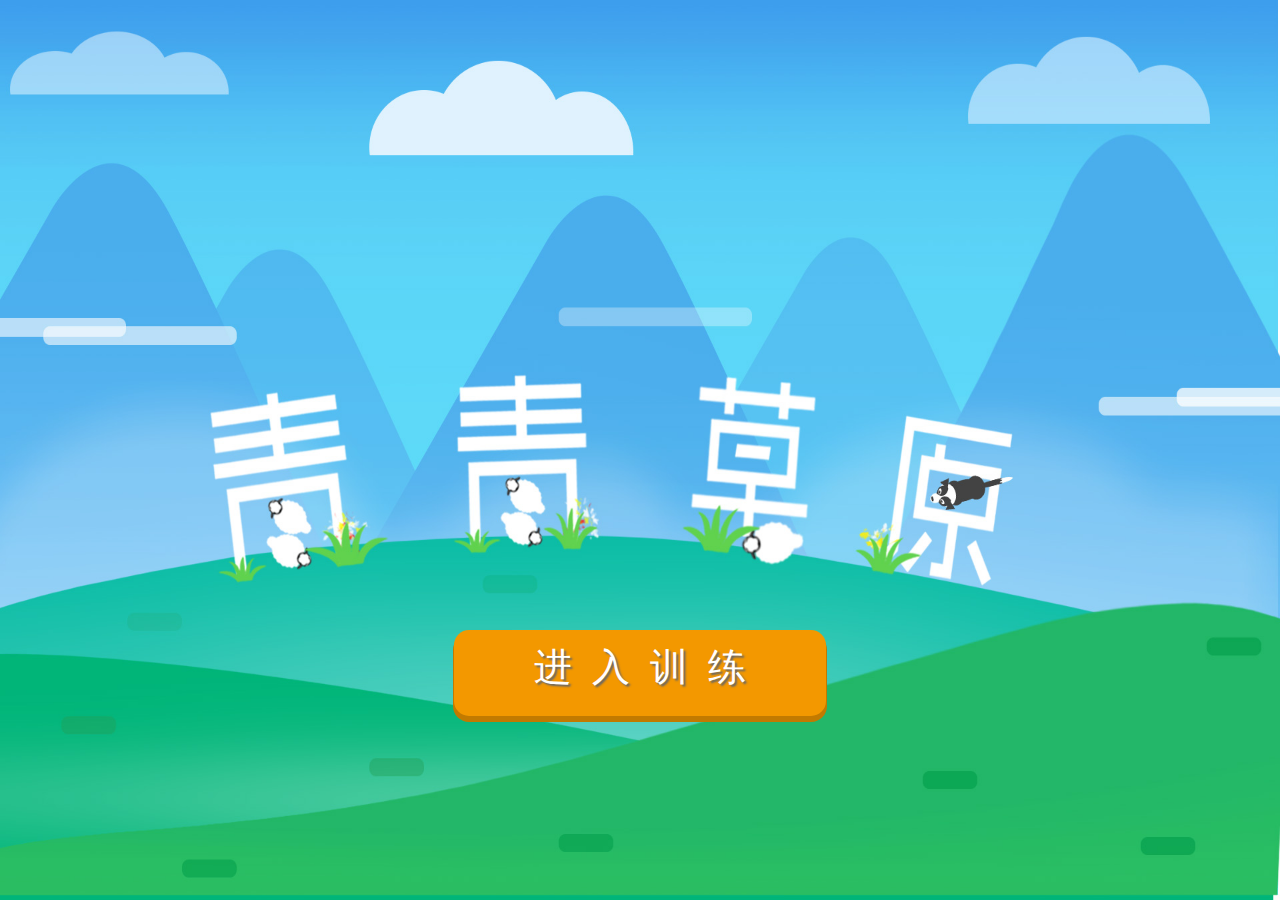
==== index.html @ 8522a555 "提交页面" ====
﻿<!DOCTYPE html>
<html lang="en">
<head>
    <meta charset="UTF-8">
    <meta http-equiv="Content-Type" content="text/html; charset=utf-8"/>
    <meta http-equiv="X-UA-Compatible" content="IE=edge"/>
    <meta name="apple-mobile-web-app-capable" content="yes"/>
    <meta name="apple-touch-fullscreen" content="yes"/>
    <meta name="format-detection" content="telephone=no"/>
    <meta name="apple-mobile-web-app-status-bar-style" content="black"/>
    <meta name="format-detection" content="telephone=no"/>
    <meta name="msapplication-tap-highlight" content="no"/>
    <meta name="viewport" content="initial-scale=1,maximum-scale=1,minimum-scale=1,user-scalable=no"/>
    <title>青春草原 </title>
    <link rel="stylesheet" href="css/style.css">

    <script src="javascript/jquery-2.1.3.js"></script>


</head>
<body>
<div class="screen screen1" id="screen1" style="display: block">
    <div class="button-box button-pos-a">
        <p class="button" id="goScreen2">进入训练</p>
    </div>
</div>
<div class="screen" id="screen2">
    <div class="box-bg">
        青青草原上的羊有好多啊！为了管理羊群，你驯养了一只牧羊犬。你让牧羊犬走在羊群中间，羊群都比较调皮，往哪边跑的都有。你要在屏幕上划出牧羊犬的方向，羊群才会跟着他走。
    </div>
    <div class="process">
        <div class="process-bar" style="width: 0" data-per="0" id="process"></div>
    </div>

</div>
<div class="screen" id="screenPart" >
    <div class="part-btn top-left" id="out"></div>
    <div class="part-btn top-right" id="help"></div>
    <div class="part-btn bottom-right" id="stop"></div>
    <ul class="part-text">
        <li>
            <div class="process-icon" id="subPro"><i></i><i></i><i></i><i></i></div>
            <p class="max" id="level">0</p>
            <p class="max"></p></li>
        <li>得分 <span id="score">0</span></li>
        <li>时间 <span id="time">45</span> 秒</li>
    </ul>
    <div id="movePart">
        <div class="part">
            <ul class="part-list" id="zoo">
            </ul>
        </div>
    </div>
</div>

<div class="screen" id="helpBox" >
    <div class="icon-arrow img-box left">
        <img src="img/iconleft.png"/></div>
    <div class="icon-arrow img-box right">
        <img src="img/iconright.png"/></div>
    <ul class="spot" id="spot">
        <li class="img-box active"><img src="img/icon2.png"/></li>
        <li class="img-box"><img src="img/icon2.png"/></li>
        <li class="img-box"><img src="img/icon2.png"/></li>
    </ul>
    <ul class="help-list">
        <li class="help1"></li>
        <li class="help2"></li>
        <li class="help3"></li>
    </ul>
</div>
<div id="sureBox" class="sure-box">

    <div class="sure-main">
        <h3>确认退出吗？</h3>

        <div class="button-box button-box-s">
            <p class="button button2" id="cancelOut">取 消</p>
            <p class="button" data-role="out">确 定</p>
        </div>
    </div>

</div>


<div id="stopBox" class="stop-box">
    <div id="continue" class="continue">

        <img src="img/continue.png"/></div>
    <div class="out" data-role="out"><img src="img/out.png"/></div>
</div>

<div class="screen" id="overBox">

    <div class="box-bg">
        <h2>牧羊犬</h2>
        <div class="over-text over-text1"><span>得&nbsp;&nbsp;&nbsp;&nbsp;分 </span><i id="getScore">0</i></div>
        <div class="over-text over-text2"><span>判断次数 </span><i id="getNum">0</i></div>
        <div class="over-text over-text2"><span>正&nbsp;  确&nbsp;  率 </span><i id="getPerc">0%</i></div>
    </div>

    <div class="button-box">
        <p class="button">确 定</p>
    </div>
</div>

<script src="javascript/gameView.js"></script>

<script>
    var screenH = $(document).height()

    $('.button').css({'font-size': screenH / 24})
    $('.box-bg').css({'font-size': screenH / 24})
    $('.box-bg h2').css({'font-size': screenH / 12})
    $('.sure-main h3').css({'font-size': screenH / 20})
    $('.sure-main .button').css({'font-size': screenH / 30})
    $('.box-bg .over-text1').css({'font-size': screenH / 18})
    $('.box-bg .over-text2').css({'font-size': screenH / 24})
    $('.part-btn').css({'width': screenH / 6, 'height': screenH / 6})
    $('.part-text').css({'height': screenH / 9, 'right': screenH / 6, 'font-size': screenH / 28})
    $('.help-list li').css('width', $(document).width())

</script>
</body>
</html>
---- css/style.css ----
﻿
* {
    margin: 0;
    padding: 0;
    box-sizing: border-box;
    list-style: none;
    color: #084004;
    font-style: normal;
}

body, html {
    width: 100%;
    height: 100%;
    overflow: hidden;
    background: url("../img/bg2.jpg") center no-repeat;
    background-size: 100% 100%;

}

.img-box img {
    display: block;
    width: 100%;
}

img {
    vertical-align: middle
}

.screen {
    position: absolute;
    display: none;
    top: 0;
    left: 0;
    width: 100%;
    height: 100%;
    overflow: hidden;
}

.screen1 {
    background: url("../img/bg1.jpg") center no-repeat;
    background-size: 100% 100%;
}

.science {
    background: url("../img/science.jpg") center no-repeat;
    background-size: 100% 100%;
}

/* 按钮样式 */
.button-box {
    position: relative;
    z-index: 1;
    width: 100%;
    height: 9.5%;
    text-align: center;
}

.button {
    display: inline-block;
    height: 100%;
    background: #f39800;
    color: #fff;
    padding: 0 60px;
    text-shadow: 2px 2px 2px #666;
    letter-spacing: 20px;
    text-indent: 20px;
    border-radius: 15px;
    box-shadow: 0 5px 0px 1px #c27a00;
    line-height: 200%;
}

.button2 {
    background: #aaa;
    box-shadow: 0 5px 0px 1px #999;
}

.button-box-s .button {
    margin: 0 3%;
}

/*按钮位置1*/
.button-pos-a {
    position: absolute;
    top: 70%;
    left: 0;
}

/* 文字说明 */
.box-bg {
    position: relative;
    z-index: 1;
    width: 70%;
    padding: 2.5% 5%;
    margin: 12% auto 4% auto;
    background: rgba(255, 255, 255, 0.2);
    border-radius: 20px;
    color: #fff;
    line-height: 200%;
}

.box-bg h2 {
    text-align: center;
    letter-spacing: 5px;
    font-weight: lighter;
    color: #1f8017;
}

/*进度条*/
.process {
    position: relative;
    width: 75%;
    height: 70px;
    margin: 0 auto;
    background: #e3ffe1;
    border-radius: 33px;
    box-shadow: 0 8px 10px -3px #63ac5e inset;
    border: solid 2px #e3ffe1;
}

.process:after {
    position: absolute;
    display: block;
    top: 0;
    left: 0;
    z-index: 1;
    width: 100%;
    height: 100%;
    border-radius: 33px;
    box-shadow: 0 5px 3px 3px #157f3d;
    content: '';
}

.process-bar {
    position: absolute;
    display: block;
    bottom: 8%;
    left: 0.5%;
    z-index: 2;
    height: 80%;
    border-radius: 33px;
    background: url("../img/process.jpg") 0 0 repeat-x;
    background-size: auto 100%;
}

.process-bar:after {
    position: absolute;
    right: -70px;
    top: -70px;
    width: 210px;
    height: 210px;
    line-height: 210px;
    font-size: 40px;
    text-indent: 55px;
    background: url("../img/sheep-icon.png") 0 0 no-repeat;
    background-size: 100% 100%;
    content: attr(data-per);
}

/*** 游戏结束 ***/
#overBox:after {
    position: absolute;
    top: 0;
    left: 0;
    z-index: 0;
    width: 100%;
    height: 100%;
    background: rgba(14, 78, 9, 0.4);
    content: '';
}

#overBox .box-bg {
    background: rgba(255, 255, 255, 0.7);
}

#overBox .over-text {
    width: 60%;
    margin: 6% auto 5% auto;
    line-height: 120%;
}

#overBox .over-text:after {
    clear: both;
    display: block;
    content: '';
}

#overBox .over-text span {
    display: block;
    float: left;
}

#overBox .over-text i {
    display: block;
    float: right;
}

/** 游戏暂停 **/
.stop-box {
    position: fixed;
    left: 0;
    top: 0;
    display: none;
    z-index: 10;
    width: 100%;
    height: 100%;
    background: rgba(14, 78, 9, 0.8);

}

.stop-box img {
    display: block;
    width: 100%;
}

.continue {
    width: 12%;
    margin: 15% auto 2% auto;
}

.out {
    width: 7%;
    margin: 0 auto;
}

/**确认退出**/
.sure-box {
    position: fixed;
    left: 0;
    top: 0;
    display: none;
    z-index: 10;
    width: 100%;
    height: 100%;
    background: rgba(14, 78, 9, 0.8);
}

.sure-main {
    position: relative;
    z-index: 1;
    width: 50%;
    padding: 3% 5% 5% 5%;
    margin: 20% auto 4% auto;
    background: rgba(255, 255, 255, 0.6);
    border-radius: 20px;
    color: #fff;

}

.sure-main h3 {
    text-align: center;
    letter-spacing: 5px;
    font-weight: lighter;
    color: #1f8017;
    line-height: 300%;
}

.sure-main .button-box {
    height: 5%
}

.sure-main .button {
    padding: 0 50px;
    line-height: 90px;
}

/**帮助画面**/
.icon-arrow {
    position: absolute;
    top: 45%;

    z-index: 100;
    width: 70px;
}

.icon-arrow.left {
    left: 30px;
}

.icon-arrow.right {
    right: 30px;
}

.spot {
    position: absolute;
    bottom: 5%;
    left: 0;
    z-index: 100;
    width: 100%;
    text-align: center;
}

.spot li {
    display: inline-block;
    width: 30px;
    margin: 0 10px;
    opacity: .5;
}

.spot li.active {
    opacity: 1;
}

.help-list {
    position: absolute;
    top: 0;
    left: 0;
    height: 100%;
    width: 300%;
    transition: all .5s;
}

.help-list li {
    display: block;
    float: left;
    height: 100%;
    background-size: 100% 100%;
    background-repeat: no-repeat;
    background-position: center;
}

.help1 {
    background-image: url("../img/help1.jpg");
}

.help2 {
    background-image: url("../img/help2.jpg");
}

.help3 {
    background-image: url("../img/help3.jpg");
}

/*****************  游戏区按钮 *****************/
.part-btn {
    position: absolute;
    z-index: 5;
    background-color: rgba(255, 255, 255, 0.7);
    border-radius: 20px;
    box-shadow: 0 5px 5px -1px #157f3d;
    background-size: 60% 60%;
    background-repeat: no-repeat;
    background-position: center;

}

.top-left {
    top: -20px;
    left: -20px;
    background-image: url("../img/stop2.png");
}

.top-right {
    top: -20px;
    right: -20px;
    background-image: url("../img/help.png");
}

.bottom-right {
    bottom: -20px;
    right: -20px;
    background-image: url("../img/stop1.png");
}

.part-text {
    position: absolute;
    z-index: 1;
    top: -20px;
    width: 90%;

}

.part-text li {
    display: block;
    float: right;
    margin-right: 2%;
    height: 100%;
    padding: 2.5% 1.5% 0 1.5%;
    background-color: rgba(255, 255, 255, 0.6);
    border-radius: 20px;
    box-shadow: 0 5px 5px -1px #157f3d;
    font-weight: bold;
    color: #1f8017;

}

.part-text li span {
    padding-left: 5px;
    color: #1f8017;
}

.part-text li .process-icon {
    width: 200px;
    height: 100%;
    margin-right: 5px;
    float: left;
}

.part-text li .process-icon i {
    display: block;
    float: left;
    width: 50px;
    height: 100%;
    background: url("../img/icon1s.png") center 10px no-repeat;
    background-size: 70%;
}

.part-text li .process-icon i.active {
    background: url("../img/icon1.png") center 10px no-repeat;
    background-size: 70%;
}

.part-text li p.max {
    display: block;
    float: left;
    color: #1f8017;
}

/** 羊与狗 **/
#movePart {
    position: relative;
    width: 100%;
    height: 70%;
    margin-top: 10%;
}

.part {
    position: absolute;
    width: 80%;
    height: 90%;
    top: 10%;
    left: 10%;
}

.part-list {
    position: relative;
    width: 100%;
    height: 100%;
}

.part-list li {
    display: block;
    background-repeat: no-repeat;
    background-position: center;
}

.part-list li.st {

    background-image: url("../img/st.png");

}

.part-list li.sr {
    background-image: url("../img/sr.png");

}

.part-list li.sb {
    background-image: url("../img/sb.png");

}

.part-list li.sl {
    background-image: url("../img/sl.png");

}

.part-list li.dt {
    background-image: url("../img/dt.png");
}

.part-list li.dr {
    background-image: url("../img/dr.png");

}

.part-list li.db {
    background-image: url("../img/db.png");

}

.part-list li.dl {
    background-image: url("../img/dl.png");

}

.part-list li.st, .part-list li.sb {
    background-size: auto 90%;
}

.part-list li.sl, .part-list li.sr {
    background-size: 90% auto;
}

.part-list li.dt, .part-list li.db {
    background-size: auto 100%;
}

.part-list li.dl, .part-list li.dr {
    background-size: 100% auto;
}

/** part-list1  一字形排列  **/
.part-list1 {
    padding-top: 15%;
    box-sizing: border-box;
}

.part-list1 li {
    float: left;
}

.part-list1 li.dt, .part-list1 li.db {
    margin-top: -15px;
    height: 65%;
    background-size: auto 100%;
}

.part-list1 li.dl, .part-list1 li.dr {
    background-size: 100% auto;
}

/** part-list2  左上右下排列  **/
.part-list2 li {
    position: absolute;
}

.part-list2 li:nth-child(1) {
    top: 10%;
    left: 5%;
}

.part-list2 li:nth-child(2) {
    top: 20%;
    left: 24%;
}

.part-list2 li:nth-child(3) {
    top: 30%;
    left: 40%;
}

.part-list2 li:nth-child(4) {
    top: 40%;
    right: 24%;
}

.part-list2 li:nth-child(5) {
    top: 50%;
    right: 5%;
}
/** part-list3  右上左下排列  **/
.part-list3 li {
    position: absolute;

}


.part-list3 li:nth-child(1) {
    top: 10%;
    right: 0;
}

.part-list3 li:nth-child(2) {
    top: 20%;
    right: 20%;
}

.part-list3 li:nth-child(3) {
    top: 30%;
    right: 40%;
}

.part-list3 li:nth-child(4) {
    top: 40%;
    right: 60%;
}

.part-list3 li:nth-child(5) {
    top: 50%;
    right: 80%;
}

/** part-list4  箭头向左排列  **/

.part-list4 li {
    position: absolute;

}


.part-list4 li:nth-child(1) {
    top: -5%;
    left: 15%;
}

.part-list4 li:nth-child(2) {
    top: 8%;
    left: 35%;
}

.part-list4 li:nth-child(3) {
    top: 30%;
    left: 55%;
}

.part-list4 li:nth-child(4) {
    bottom: 8%;
    left: 35%;
}

.part-list4 li:nth-child(5) {
    bottom: -5%;
    left: 15%;
}

/** part-list5  箭头向右排列  **/

.part-list5 li {
    position: absolute;

}


.part-list5 li:nth-child(1) {
    top: 0%;
    right: 15%;
}

.part-list5 li:nth-child(2) {
    top: 10%;
    right: 35%;
}

.part-list5 li:nth-child(3) {
    top: 30%;
    right:55%;
}

.part-list5 li:nth-child(4) {
    bottom: 10%;
    right: 35%;
}

.part-list5 li:nth-child(5) {
    bottom: 0%;
    right: 15%;
}

/** part-list6  箭头向上排列  **/
.part-list6 li {
    position: absolute;

}

.part-list6 li:nth-child(1) {
    bottom: 10%;
    left: 5%;
}

.part-list6 li:nth-child(2) {
    bottom: 25%;
    left: 25%;
}

.part-list6 li:nth-child(3) {
    top: 10%;
    left: 40%;
}

.part-list6 li:nth-child(4) {
    bottom: 25%;
    right: 25%;
}

.part-list6 li:nth-child(5) {
    bottom: 10%;
    right: 5%;
}

/** part-list7  箭头向下排列  **/
.part-list7 {
    margin-top: 5%;
}

.part-list7 li {
    position: absolute;

}


.part-list7 li:nth-child(1) {
    top: 0;
    left: 5%;
}

.part-list7 li:nth-child(2) {
    top: 20%;
    left: 25%;
}

.part-list7 li:nth-child(3) {
    bottom: 20%;
    left: 40%;
}

.part-list7 li:nth-child(4) {
    top: 20%;
    right: 25%;
}

.part-list7 li:nth-child(5) {
    top: 0;
    right: 5%;
}
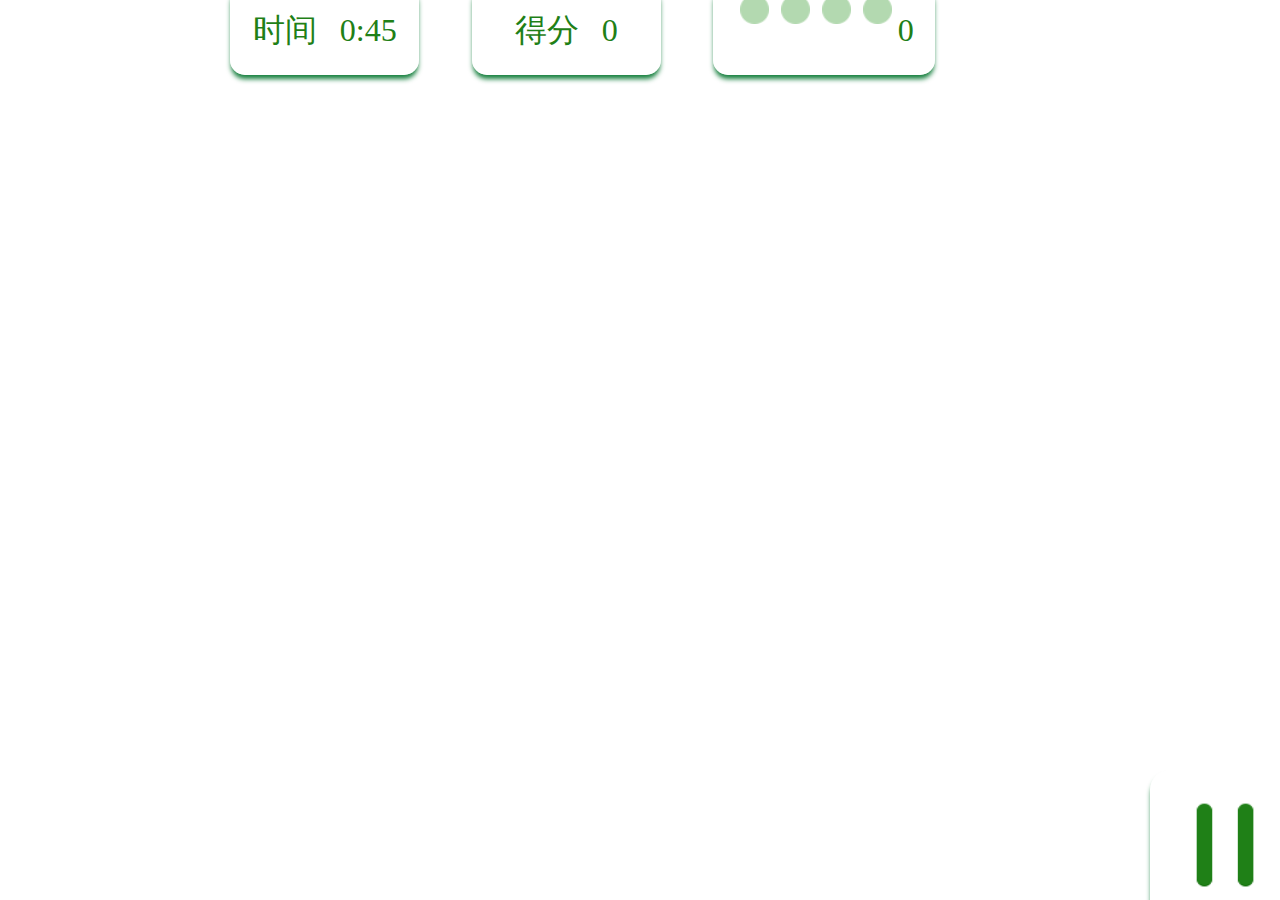
==== commit dc6851de: "tijiao" ====
--- a/index.html
+++ b/index.html
@@ -19,31 +19,38 @@
 
 </head>
 <body>
-<div class="screen screen1" id="screen1" style="display: block">
-    <div class="button-box button-pos-a">
-        <p class="button" id="goScreen2">进入训练</p>
+<div class="screen screen1" id="screen1" style="display:none ">
+    <div class="out-but" id="out"><img src="img/out.png"/></div>
+    <div class="button-box">
+        <img src="img/button1.png" id="goScreen2"/>
     </div>
 </div>
-<div class="screen" id="screen2">
-    <div class="box-bg">
-        青青草原上的羊有好多啊！为了管理羊群，你驯养了一只牧羊犬。你让牧羊犬走在羊群中间，羊群都比较调皮，往哪边跑的都有。你要在屏幕上划出牧羊犬的方向，羊群才会跟着他走。
-    </div>
-    <div class="process">
-        <div class="process-bar" style="width: 0" data-per="0" id="process"></div>
+<div class="screen " id="screen2">
+    <div class="science">
+        <div class="process">
+            <div class="process-bar" style="width: 0" data-per="0" id="process">
+                <p></p>
+            </div>
+        </div>
+        <div class="button-box">
+            <img src="img/button1.png" id="goScreen3" style="display: none"/>
+        </div>
     </div>
 
 </div>
-<div class="screen" id="screenPart" >
-    <div class="part-btn top-left" id="out"></div>
-    <div class="part-btn top-right" id="help"></div>
+<div class="screen" id="screenPart" style="display: block">
+
+    <!--<div id="help"></div>-->
     <div class="part-btn bottom-right" id="stop"></div>
     <ul class="part-text">
+        <li><i>时间</i> 0:<span id="time">45</span></li>
+        <li><i>得分</i> <span id="score">0</span></li>
         <li>
             <div class="process-icon" id="subPro"><i></i><i></i><i></i><i></i></div>
             <p class="max" id="level">0</p>
             <p class="max"></p></li>
-        <li>得分 <span id="score">0</span></li>
-        <li>时间 <span id="time">45</span> 秒</li>
+
+
     </ul>
     <div id="movePart">
         <div class="part">
@@ -53,7 +60,7 @@
     </div>
 </div>
 
-<div class="screen" id="helpBox" >
+<div class="screen" id="helpBox">
     <div class="icon-arrow img-box left">
         <img src="img/iconleft.png"/></div>
     <div class="icon-arrow img-box right">
@@ -109,15 +116,27 @@
 <script>
     var screenH = $(document).height()
 
-    $('.button').css({'font-size': screenH / 24})
+    $('.button-box').css({'height': screenH / 12})
+    $('.process').css({'height': screenH / 20})
+    $('.process-bar p').css({
+        'height': screenH / 8,
+        'line-height': screenH / 9 + 'px',
+        'width': screenH / 8,
+        'top': -screenH / 20,
+        'right': -screenH / 16,
+        'font-size': screenH / 32
+    })
+    $('.part-btn').css({'width': screenH / 6, 'height': screenH / 6})
+    $('.part-text').css({'height': screenH / 10, 'line-height': screenH / 10 + 'px', 'font-size': screenH / 28})
+    $('.process-icon i').css({'width': screenH / 22, 'height': screenH / 22})
+
     $('.box-bg').css({'font-size': screenH / 24})
     $('.box-bg h2').css({'font-size': screenH / 12})
     $('.sure-main h3').css({'font-size': screenH / 20})
     $('.sure-main .button').css({'font-size': screenH / 30})
     $('.box-bg .over-text1').css({'font-size': screenH / 18})
     $('.box-bg .over-text2').css({'font-size': screenH / 24})
-    $('.part-btn').css({'width': screenH / 6, 'height': screenH / 6})
-    $('.part-text').css({'height': screenH / 9, 'right': screenH / 6, 'font-size': screenH / 28})
+
     $('.help-list li').css('width', $(document).width())
 
 </script>
--- a/css/style.css
+++ b/css/style.css
@@ -12,7 +12,7 @@
     width: 100%;
     height: 100%;
     overflow: hidden;
-    background: url("../img/bg2.jpg") center no-repeat;
+    background: url("../img/bg2.png") center no-repeat;
     background-size: 100% 100%;
 
 }
@@ -41,18 +41,92 @@
     background-size: 100% 100%;
 }
 
+.out-but {
+    position: absolute;
+    top: 2%;
+    left: 1%;
+    width: 8%;
+
+}
+
+.out-but img {
+    display: block;
+    width: 100%;
+}
+
 .science {
-    background: url("../img/science.jpg") center no-repeat;
+    position: relative;
+    width: 100%;
+    height: 100%;
+    background: url("../img/science.png") center 40% no-repeat;
+    background-size: 85% auto;
+}
+
+/*进度条*/
+.process {
+    position: absolute;
+    top: 75%;
+    left: 10%;
+    width: 80%;
+    height: 70px;
+    margin: 0 auto;
+    background: #e3ffe1;
+    border-radius: 33px;
+    box-shadow: 0 8px 10px -3px #63ac5e inset;
+    border: solid 2px #e3ffe1;
+}
+
+.process:after {
+    position: absolute;
+    display: block;
+    top: 0;
+    left: 0;
+    z-index: 1;
+    width: 100%;
+    height: 100%;
+    border-radius: 33px;
+    box-shadow: 0 5px 3px 3px #157f3d;
+    content: '';
+}
+
+.process-bar {
+    position: absolute;
+    display: block;
+    bottom: 8%;
+    left: 0.5%;
+    z-index: 2;
+    height: 80%;
+    border-radius: 33px;
+    background: url("../img/process.jpg") 0 0 repeat-x;
+    background-size: auto 100%;
+}
+
+.process-bar p {
+    position: absolute;
+    background: url("../img/sheep-icon.png") 0 0 no-repeat;
     background-size: 100% 100%;
+    text-align: center;
+    letter-spacing: -3px;
 }
 
 /* 按钮样式 */
 .button-box {
-    position: relative;
+    position: absolute;
+    bottom: 15%;
+    left: 0;
     z-index: 1;
     width: 100%;
-    height: 9.5%;
     text-align: center;
+}
+
+.button-box img {
+    height: 100%
+}
+
+.science .button-box {
+    bottom: 4%;
+    text-align: right;
+    padding-right: 4%;
 }
 
 .button {
@@ -105,57 +179,6 @@
     color: #1f8017;
 }
 
-/*进度条*/
-.process {
-    position: relative;
-    width: 75%;
-    height: 70px;
-    margin: 0 auto;
-    background: #e3ffe1;
-    border-radius: 33px;
-    box-shadow: 0 8px 10px -3px #63ac5e inset;
-    border: solid 2px #e3ffe1;
-}
-
-.process:after {
-    position: absolute;
-    display: block;
-    top: 0;
-    left: 0;
-    z-index: 1;
-    width: 100%;
-    height: 100%;
-    border-radius: 33px;
-    box-shadow: 0 5px 3px 3px #157f3d;
-    content: '';
-}
-
-.process-bar {
-    position: absolute;
-    display: block;
-    bottom: 8%;
-    left: 0.5%;
-    z-index: 2;
-    height: 80%;
-    border-radius: 33px;
-    background: url("../img/process.jpg") 0 0 repeat-x;
-    background-size: auto 100%;
-}
-
-.process-bar:after {
-    position: absolute;
-    right: -70px;
-    top: -70px;
-    width: 210px;
-    height: 210px;
-    line-height: 210px;
-    font-size: 40px;
-    text-indent: 55px;
-    background: url("../img/sheep-icon.png") 0 0 no-repeat;
-    background-size: 100% 100%;
-    content: attr(data-per);
-}
-
 /*** 游戏结束 ***/
 #overBox:after {
     position: absolute;
@@ -343,18 +366,6 @@
 
 }
 
-.top-left {
-    top: -20px;
-    left: -20px;
-    background-image: url("../img/stop2.png");
-}
-
-.top-right {
-    top: -20px;
-    right: -20px;
-    background-image: url("../img/help.png");
-}
-
 .bottom-right {
     bottom: -20px;
     right: -20px;
@@ -364,34 +375,39 @@
 .part-text {
     position: absolute;
     z-index: 1;
-    top: -20px;
-    width: 90%;
+    top: -15px;
+    left: 0;
+    width: 100%;
+    padding-left: 18%;
+    text-align: center;
 
 }
 
 .part-text li {
     display: block;
-    float: right;
-    margin-right: 2%;
-    height: 100%;
-    padding: 2.5% 1.5% 0 1.5%;
+    float: left;
+    margin-right: 5%;
+    height: 100%;
+    min-width: 18%;
+    padding: 0 2%;
     background-color: rgba(255, 255, 255, 0.6);
-    border-radius: 20px;
+    border-radius: 15px;
     box-shadow: 0 5px 5px -1px #157f3d;
-    font-weight: bold;
     color: #1f8017;
-
+}
+
+.part-text li > i {
+    padding-right: 15px;
+    color: #1f8017;
 }
 
 .part-text li span {
-    padding-left: 5px;
+
     color: #1f8017;
 }
 
 .part-text li .process-icon {
-    width: 200px;
-    height: 100%;
-    margin-right: 5px;
+
     float: left;
 }
 
@@ -548,12 +564,12 @@
     top: 50%;
     right: 5%;
 }
+
 /** part-list3  右上左下排列  **/
 .part-list3 li {
     position: absolute;
 
 }
-
 
 .part-list3 li:nth-child(1) {
     top: 10%;
@@ -587,7 +603,6 @@
 
 }
 
-
 .part-list4 li:nth-child(1) {
     top: -5%;
     left: 15%;
@@ -620,7 +635,6 @@
 
 }
 
-
 .part-list5 li:nth-child(1) {
     top: 0%;
     right: 15%;
@@ -633,7 +647,7 @@
 
 .part-list5 li:nth-child(3) {
     top: 30%;
-    right:55%;
+    right: 55%;
 }
 
 .part-list5 li:nth-child(4) {
@@ -686,7 +700,6 @@
     position: absolute;
 
 }
-
 
 .part-list7 li:nth-child(1) {
     top: 0;
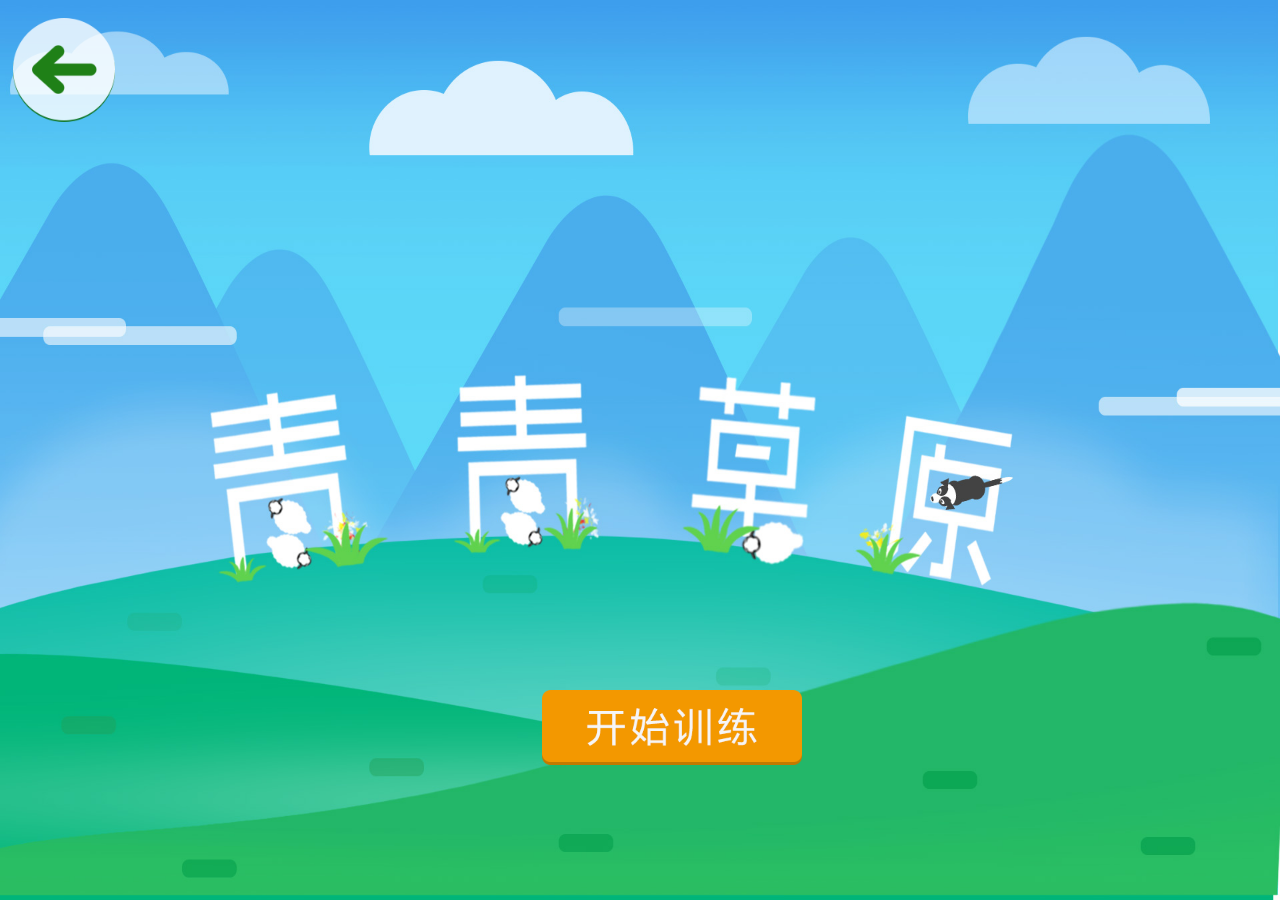
==== commit 50b97dd3: "页面修改" ====
--- a/index.html
+++ b/index.html
@@ -13,14 +13,11 @@
     <meta name="viewport" content="initial-scale=1,maximum-scale=1,minimum-scale=1,user-scalable=no"/>
     <title>青春草原 </title>
     <link rel="stylesheet" href="css/style.css">
-
     <script src="javascript/jquery-2.1.3.js"></script>
-
-
 </head>
 <body>
-<div class="screen screen1" id="screen1" style="display:none ">
-    <div class="out-but" id="out"><img src="img/out.png"/></div>
+<div class="screen screen1" id="screen1"  style="display: block">
+    <div class="out-but" data-role="confirmExit"><img src="img/out.png"/></div>
     <div class="button-box">
         <img src="img/button1.png" id="goScreen2"/>
     </div>
@@ -36,11 +33,9 @@
             <img src="img/button1.png" id="goScreen3" style="display: none"/>
         </div>
     </div>
+</div>
 
-</div>
-<div class="screen" id="screenPart" style="display: block">
-
-    <!--<div id="help"></div>-->
+<div class="screen" id="screenPart">
     <div class="part-btn bottom-right" id="stop"></div>
     <ul class="part-text">
         <li><i>时间</i> 0:<span id="time">45</span></li>
@@ -48,14 +43,12 @@
         <li>
             <div class="process-icon" id="subPro"><i></i><i></i><i></i><i></i></div>
             <p class="max" id="level">0</p>
-            <p class="max"></p></li>
-
-
+            <img src="img/flames/huomiao_0.png" class="huo-miao"/></li>
     </ul>
     <div id="movePart">
         <div class="part">
-            <ul class="part-list" id="zoo">
-            </ul>
+            <div class="part-list" id="zoo">
+            </div>
         </div>
     </div>
 </div>
@@ -76,38 +69,47 @@
         <li class="help3"></li>
     </ul>
 </div>
+
+
+<div id="introduceBox" class="introduce-box">
+    <div class="introduce-main">
+        <img src="img/text3.png"/>
+
+    </div>
+    <div class="button-box">
+        <img src="img/button5.png" id="introduceContinue"/>
+    </div>
+</div>
+
 <div id="sureBox" class="sure-box">
-
     <div class="sure-main">
-        <h3>确认退出吗？</h3>
-
-        <div class="button-box button-box-s">
-            <p class="button button2" id="cancelOut">取 消</p>
-            <p class="button" data-role="out">确 定</p>
+        <img src="img/text1.png"/>
+        <div class="button-box">
+            <img src="img/button2.png" data-role="out"/>
+            <img src="img/button3.png" id="cancelOut"/>
         </div>
     </div>
-
 </div>
 
 
 <div id="stopBox" class="stop-box">
     <div id="continue" class="continue">
-
-        <img src="img/continue.png"/></div>
-    <div class="out" data-role="out"><img src="img/out.png"/></div>
+        <img src="img/continue.png"/>
+    </div>
+    <div class="out" data-role="out"><img src="img/out2.png"/></div>
+    <div class="help" id="help"><img src="img/help.png"/></div>
 </div>
 
 <div class="screen" id="overBox">
 
-    <div class="box-bg">
-        <h2>牧羊犬</h2>
-        <div class="over-text over-text1"><span>得&nbsp;&nbsp;&nbsp;&nbsp;分 </span><i id="getScore">0</i></div>
-        <div class="over-text over-text2"><span>判断次数 </span><i id="getNum">0</i></div>
-        <div class="over-text over-text2"><span>正&nbsp;  确&nbsp;  率 </span><i id="getPerc">0%</i></div>
+    <div class="over-box">
+        <img src="img/text2.png"/>
+        <i id="getScore">0</i>
+        <i id="getNum">0</i>
+        <i id="getPerc">0%</i>
     </div>
-
     <div class="button-box">
-        <p class="button">确 定</p>
+        <img src="img/button4.png" data-role="out"/>
     </div>
 </div>
 
@@ -130,12 +132,9 @@
     $('.part-text').css({'height': screenH / 10, 'line-height': screenH / 10 + 'px', 'font-size': screenH / 28})
     $('.process-icon i').css({'width': screenH / 22, 'height': screenH / 22})
 
-    $('.box-bg').css({'font-size': screenH / 24})
-    $('.box-bg h2').css({'font-size': screenH / 12})
-    $('.sure-main h3').css({'font-size': screenH / 20})
-    $('.sure-main .button').css({'font-size': screenH / 30})
-    $('.box-bg .over-text1').css({'font-size': screenH / 18})
-    $('.box-bg .over-text2').css({'font-size': screenH / 24})
+
+    $('#getScore').css({'font-size': screenH / 12})
+    $('#getNum,#getPerc').css({'font-size': screenH / 20})
 
     $('.help-list li').css('width', $(document).width())
 
--- a/css/style.css
+++ b/css/style.css
@@ -123,6 +123,10 @@
     height: 100%
 }
 
+.button-box img:nth-last-child(1) {
+    margin-left: 5%;
+}
+
 .science .button-box {
     bottom: 4%;
     text-align: right;
@@ -159,27 +163,8 @@
     left: 0;
 }
 
-/* 文字说明 */
-.box-bg {
-    position: relative;
-    z-index: 1;
-    width: 70%;
-    padding: 2.5% 5%;
-    margin: 12% auto 4% auto;
-    background: rgba(255, 255, 255, 0.2);
-    border-radius: 20px;
-    color: #fff;
-    line-height: 200%;
-}
-
-.box-bg h2 {
-    text-align: center;
-    letter-spacing: 5px;
-    font-weight: lighter;
-    color: #1f8017;
-}
-
 /*** 游戏结束 ***/
+
 #overBox:after {
     position: absolute;
     top: 0;
@@ -191,30 +176,38 @@
     content: '';
 }
 
-#overBox .box-bg {
-    background: rgba(255, 255, 255, 0.7);
-}
-
-#overBox .over-text {
-    width: 60%;
-    margin: 6% auto 5% auto;
-    line-height: 120%;
-}
-
-#overBox .over-text:after {
-    clear: both;
-    display: block;
-    content: '';
-}
-
-#overBox .over-text span {
-    display: block;
-    float: left;
-}
-
-#overBox .over-text i {
-    display: block;
-    float: right;
+#overBox .over-box {
+    position: absolute;
+    width: 56%;
+    top: 20%;
+    left: 22%;
+    z-index: 1;
+
+}
+
+#overBox .over-box > img {
+    display: block;
+    width: 100%;
+}
+
+#overBox .over-box i {
+    position: absolute;
+    display: block;
+    right: 15%;
+    color: #1f8017;
+
+}
+
+#getScore {
+    bottom: 39%;
+}
+
+#getNum {
+    bottom: 24.5%;
+}
+
+#getPerc {
+    bottom: 11%;
 }
 
 /** 游戏暂停 **/
@@ -236,13 +229,49 @@
 }
 
 .continue {
-    width: 12%;
-    margin: 15% auto 2% auto;
+    position: absolute;
+    top: 25%;
+    left: 43%;
+    width: 14%;
 }
 
 .out {
-    width: 7%;
-    margin: 0 auto;
+    position: absolute;
+    bottom: 40%;
+    left: 28%;
+    width: 8%;
+}
+
+.help {
+    position: absolute;
+    bottom: 40%;
+    right: 28%;
+    width: 8%;
+}
+
+/**游戏介绍**/
+.introduce-box {
+    position: fixed;
+    left: 0;
+    top: 0;
+    display: none;
+    z-index: 10;
+    width: 100%;
+    height: 100%;
+    background: rgba(14, 78, 9, 0.8);
+}
+
+.introduce-main {
+    position: absolute;
+    top: 22%;
+    left: 20%;
+    z-index: 1;
+    width: 60%;
+}
+
+.introduce-main > img {
+    display: block;
+    width: 100%;
 }
 
 /**确认退出**/
@@ -258,32 +287,17 @@
 }
 
 .sure-main {
-    position: relative;
+    position: absolute;
+    top: 30%;
+    left: 25%;
     z-index: 1;
-    width: 50%;
-    padding: 3% 5% 5% 5%;
-    margin: 20% auto 4% auto;
-    background: rgba(255, 255, 255, 0.6);
-    border-radius: 20px;
-    color: #fff;
-
-}
-
-.sure-main h3 {
-    text-align: center;
-    letter-spacing: 5px;
-    font-weight: lighter;
-    color: #1f8017;
-    line-height: 300%;
-}
-
-.sure-main .button-box {
-    height: 5%
-}
-
-.sure-main .button {
-    padding: 0 50px;
-    line-height: 90px;
+    width: 55%;
+
+}
+
+.sure-main > img {
+    display: block;
+    width: 100%;
 }
 
 /**帮助画面**/
@@ -409,6 +423,7 @@
 .part-text li .process-icon {
 
     float: left;
+    margin: 10% 10px 0 0;
 }
 
 .part-text li .process-icon i {
@@ -429,6 +444,13 @@
     display: block;
     float: left;
     color: #1f8017;
+}
+
+.part-text li .huo-miao {
+    display: block;
+    float: left;
+    height: 80%;
+    margin-top: 4%;
 }
 
 /** 羊与狗 **/
@@ -453,275 +475,280 @@
     height: 100%;
 }
 
-.part-list li {
-    display: block;
-    background-repeat: no-repeat;
-    background-position: center;
-}
-
-.part-list li.st {
-
-    background-image: url("../img/st.png");
-
-}
-
-.part-list li.sr {
-    background-image: url("../img/sr.png");
-
-}
-
-.part-list li.sb {
-    background-image: url("../img/sb.png");
-
-}
-
-.part-list li.sl {
-    background-image: url("../img/sl.png");
-
-}
-
-.part-list li.dt {
-    background-image: url("../img/dt.png");
-}
-
-.part-list li.dr {
-    background-image: url("../img/dr.png");
-
-}
-
-.part-list li.db {
-    background-image: url("../img/db.png");
-
-}
-
-.part-list li.dl {
-    background-image: url("../img/dl.png");
-
-}
-
-.part-list li.st, .part-list li.sb {
-    background-size: auto 90%;
-}
-
-.part-list li.sl, .part-list li.sr {
-    background-size: 90% auto;
-}
-
-.part-list li.dt, .part-list li.db {
-    background-size: auto 100%;
-}
-
-.part-list li.dl, .part-list li.dr {
-    background-size: 100% auto;
+.part-list > p {
+    position: relative;
+}
+
+.part-list > p .language {
+    position: absolute;
+    top: -100%;
+    left: -100%;
+    display: block;
+    width: 100%;
+}
+
+.part-list > p .language img {
+    display: block;
+    width: 100%;
+    /*opacity: 0;*/
+    /*animation: change .9s ease;*/
+    /*-webkit-animation: change .9s linear;*/
+}
+
+/*@keyframes change {*/
+/*from {*/
+/*width: 0;*/
+/*opacity: 1;*/
+/*}*/
+/*to {*/
+/*width: 100%;*/
+/*opacity: 0;*/
+/*}*/
+/*}*/
+
+/*@-webkit-keyframes change {*/
+/*from {*/
+/*width: 0;*/
+/*opacity: 1;*/
+/*}*/
+/*to {*/
+/*width: 100%;*/
+/*opacity: 0;*/
+/*}*/
+/*}*/
+
+.part-list > p > img {
+    display: block;
+    width: 100%;
+}
+
+.part-list > p.sb, .part-list > p.st, .part-list > p.sl, .part-list > p.sr {
+    width: 18%;
+}
+
+.part-list > p.db, .part-list > p.dt, .part-list > p.dl, .part-list > p.dr {
+    width: 23%;
+
 }
 
 /** part-list1  一字形排列  **/
 .part-list1 {
-    padding-top: 15%;
-    box-sizing: border-box;
-}
-
-.part-list1 li {
-    float: left;
-}
-
-.part-list1 li.dt, .part-list1 li.db {
-    margin-top: -15px;
-    height: 65%;
-    background-size: auto 100%;
-}
-
-.part-list1 li.dl, .part-list1 li.dr {
-    background-size: 100% auto;
+    text-align: center;
+}
+
+.part-list1 p {
+    display: inline-block;
+    margin-left: -1%;
 }
 
 /** part-list2  左上右下排列  **/
-.part-list2 li {
-    position: absolute;
-}
-
-.part-list2 li:nth-child(1) {
-    top: 10%;
-    left: 5%;
-}
-
-.part-list2 li:nth-child(2) {
-    top: 20%;
-    left: 24%;
-}
-
-.part-list2 li:nth-child(3) {
+.part-list2 p {
+    position: absolute;
+    display: block;
+}
+
+.part-list2 p:nth-child(1) {
+    top: 0;
+    left: 10%;
+}
+
+.part-list2 p:nth-child(2) {
+    top: 15%;
+    left: 25%;
+}
+
+.part-list2 p:nth-child(3) {
     top: 30%;
     left: 40%;
 }
 
-.part-list2 li:nth-child(4) {
-    top: 40%;
-    right: 24%;
-}
-
-.part-list2 li:nth-child(5) {
-    top: 50%;
-    right: 5%;
+.part-list2 p:nth-child(4) {
+    top: 45%;
+    left: 55%;
+}
+
+.part-list2 p:nth-child(5) {
+    top: 60%;
+    left: 70%;
+}
+
+.part-list2 p.dr, .part-list2 p.dl {
+
+    margin-left: -5%;
 }
 
 /** part-list3  右上左下排列  **/
-.part-list3 li {
-    position: absolute;
-
-}
-
-.part-list3 li:nth-child(1) {
-    top: 10%;
-    right: 0;
-}
-
-.part-list3 li:nth-child(2) {
-    top: 20%;
-    right: 20%;
-}
-
-.part-list3 li:nth-child(3) {
-    top: 30%;
-    right: 40%;
-}
-
-.part-list3 li:nth-child(4) {
-    top: 40%;
-    right: 60%;
-}
-
-.part-list3 li:nth-child(5) {
-    top: 50%;
-    right: 80%;
+.part-list3 p {
+    position: absolute;
+    display: block;
+
+}
+
+.part-list3 p:nth-child(1) {
+    bottom: 5%;
+    left: 10%;
+}
+
+.part-list3 p:nth-child(2) {
+    bottom: 20%;
+    left: 27%;
+}
+
+.part-list3 p:nth-child(3) {
+    bottom: 35%;
+    left: 44%;
+}
+
+.part-list3 p:nth-child(4) {
+    bottom: 50%;
+    left: 61%;
+}
+
+.part-list3 p:nth-child(5) {
+    bottom: 65%;
+    left: 78%;
+}
+
+.part-list3 p.dr, .part-list3 p.dl {
+    margin-bottom: -5%;
 }
 
 /** part-list4  箭头向左排列  **/
 
-.part-list4 li {
-    position: absolute;
-
-}
-
-.part-list4 li:nth-child(1) {
+.part-list4 p {
+    position: absolute;
+
+}
+
+.part-list4 p:nth-child(1) {
     top: -5%;
     left: 15%;
 }
 
-.part-list4 li:nth-child(2) {
-    top: 8%;
+.part-list4 p:nth-child(2) {
+    top: 10%;
     left: 35%;
 }
 
-.part-list4 li:nth-child(3) {
+.part-list4 p:nth-child(3) {
     top: 30%;
     left: 55%;
 }
 
-.part-list4 li:nth-child(4) {
-    bottom: 8%;
+.part-list4 p:nth-child(4) {
+    bottom: 10%;
     left: 35%;
 }
 
-.part-list4 li:nth-child(5) {
+.part-list4 p:nth-child(5) {
     bottom: -5%;
     left: 15%;
 }
 
+.part-list4 p.dr, .part-list4 p.dl {
+
+    margin-top: -5%;
+}
+
 /** part-list5  箭头向右排列  **/
 
-.part-list5 li {
-    position: absolute;
-
-}
-
-.part-list5 li:nth-child(1) {
+.part-list5 p {
+    position: absolute;
+
+}
+
+.part-list5 p:nth-child(1) {
     top: 0%;
     right: 15%;
 }
 
-.part-list5 li:nth-child(2) {
+.part-list5 p:nth-child(2) {
     top: 10%;
     right: 35%;
 }
 
-.part-list5 li:nth-child(3) {
+.part-list5 p:nth-child(3) {
     top: 30%;
     right: 55%;
 }
 
-.part-list5 li:nth-child(4) {
+.part-list5 p:nth-child(4) {
     bottom: 10%;
     right: 35%;
 }
 
-.part-list5 li:nth-child(5) {
+.part-list5 p:nth-child(5) {
     bottom: 0%;
     right: 15%;
 }
 
 /** part-list6  箭头向上排列  **/
-.part-list6 li {
-    position: absolute;
-
-}
-
-.part-list6 li:nth-child(1) {
+.part-list6 p {
+    position: absolute;
+
+}
+
+.part-list6 p:nth-child(1) {
     bottom: 10%;
-    left: 5%;
-}
-
-.part-list6 li:nth-child(2) {
-    bottom: 25%;
+    left: 10%;
+}
+
+.part-list6 p:nth-child(2) {
+    bottom: 30%;
     left: 25%;
 }
 
-.part-list6 li:nth-child(3) {
+.part-list6 p:nth-child(3) {
+    bottom: 50%;
+    left: 40%;
+}
+
+.part-list6 p:nth-child(4) {
+    bottom: 30%;
+    right: 25%;
+}
+
+.part-list6 p:nth-child(5) {
+    bottom: 10%;
+    right: 10%;
+}
+
+.part-list6 p.dr, .part-list6 p.dl {
+    margin-bottom: -5%;
+}
+
+/** part-list7  箭头向下排列  **/
+
+.part-list7 p {
+    position: absolute;
+
+}
+
+.part-list7 p:nth-child(1) {
     top: 10%;
+    left: 10%;
+}
+
+.part-list7 p:nth-child(2) {
+    top: 30%;
+    left: 25%;
+}
+
+.part-list7 p:nth-child(3) {
+    top: 50%;
     left: 40%;
 }
 
-.part-list6 li:nth-child(4) {
-    bottom: 25%;
+.part-list7 p:nth-child(4) {
+    top: 30%;
     right: 25%;
 }
 
-.part-list6 li:nth-child(5) {
-    bottom: 10%;
-    right: 5%;
-}
-
-/** part-list7  箭头向下排列  **/
-.part-list7 {
-    margin-top: 5%;
-}
-
-.part-list7 li {
-    position: absolute;
-
-}
-
-.part-list7 li:nth-child(1) {
-    top: 0;
-    left: 5%;
-}
-
-.part-list7 li:nth-child(2) {
-    top: 20%;
-    left: 25%;
-}
-
-.part-list7 li:nth-child(3) {
-    bottom: 20%;
-    left: 40%;
-}
-
-.part-list7 li:nth-child(4) {
-    top: 20%;
-    right: 25%;
-}
-
-.part-list7 li:nth-child(5) {
-    top: 0;
-    right: 5%;
+.part-list7 p:nth-child(5) {
+    top: 10%;
+    right: 10%;
+}
+
+.part-list7 p.dr, .part-list7 p.dl {
+    margin-top: -7%;
 }